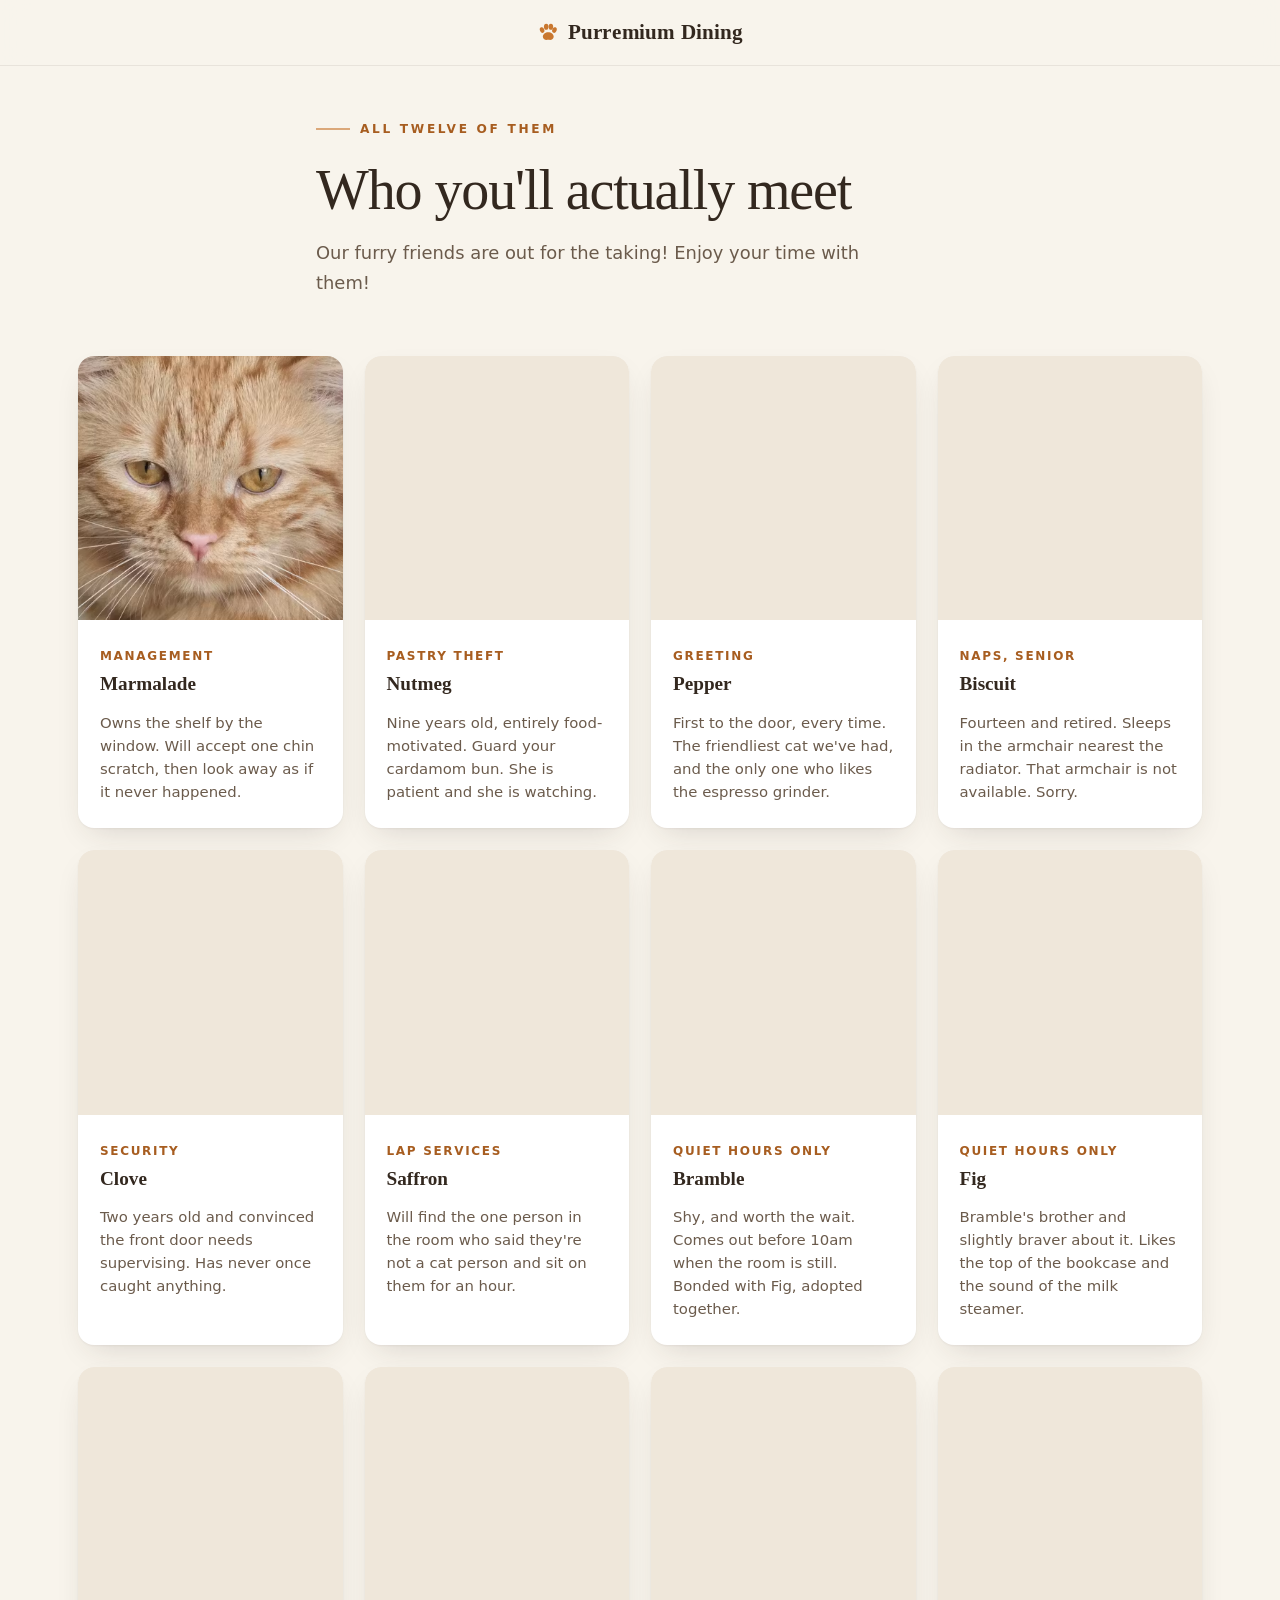
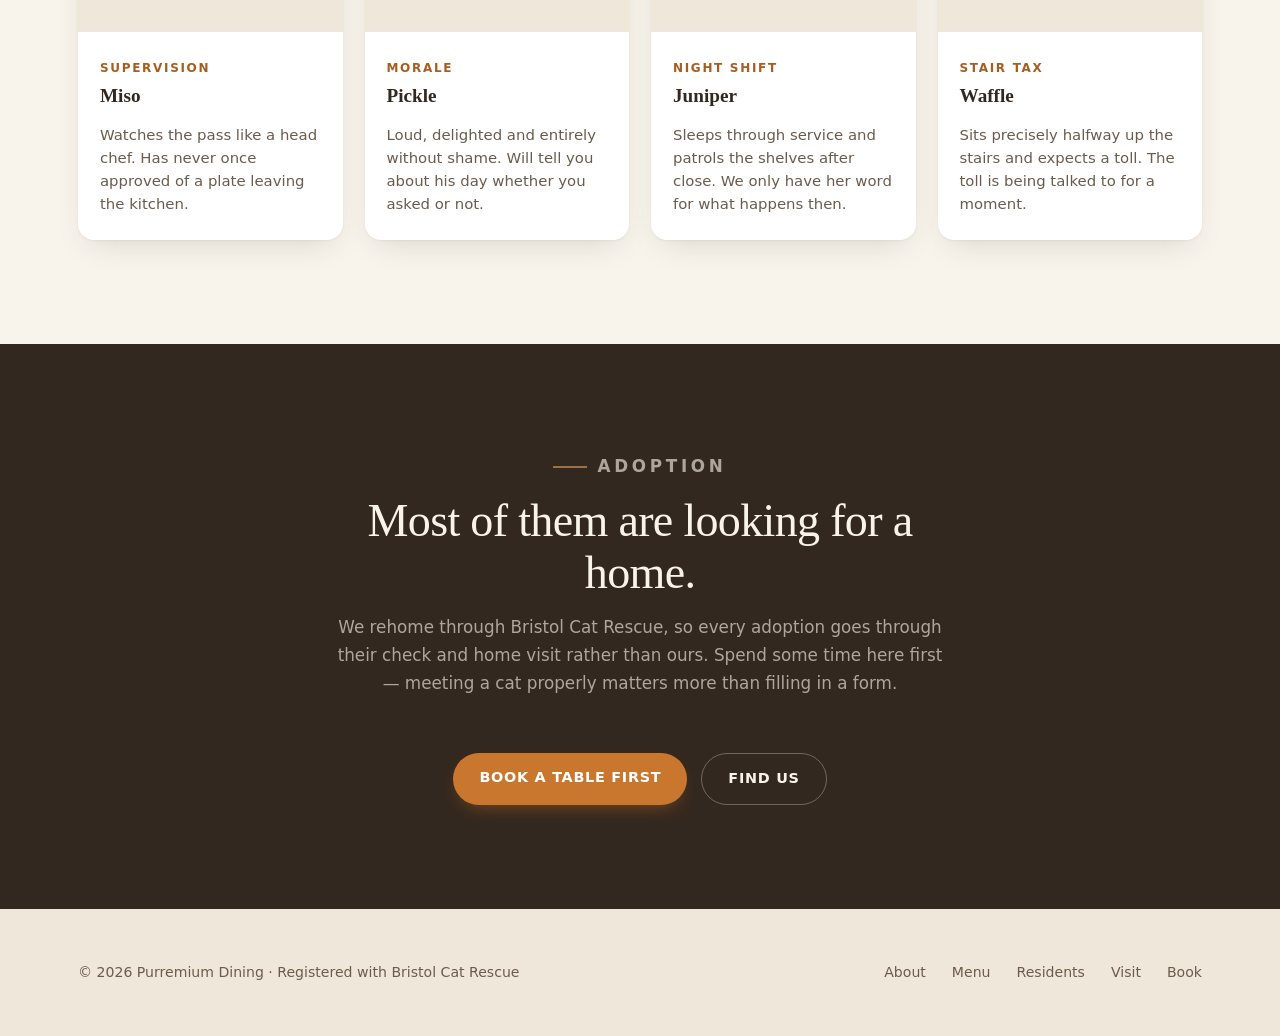
==== residents.html @ fe419567 "Add Purremium Dining cat cafe static site Six-page static site built around the supplied cat photo. " ====
<!DOCTYPE html>
<html lang="en">
<head>
<meta charset="utf-8">
<meta name="viewport" content="width=device-width, initial-scale=1">
<title>Residents — Purremium Dining</title>
<meta name="description" content="Meet the twelve rescue cats who run Purremium Dining. Most of them are looking for a home.">
<link rel="stylesheet" href="styles.css">
</head>
<body>

<header class="nav" id="nav">
  <div class="nav-inner">
    <a class="brand" href="index.html"><span class="paw" aria-hidden="true"><svg viewBox="0 0 32 32" focusable="false"><ellipse cx="7.4" cy="13.2" rx="3.2" ry="4.2" transform="rotate(-20 7.4 13.2)"/><ellipse cx="13.4" cy="8.4" rx="3.3" ry="4.5"/><ellipse cx="20.2" cy="8.4" rx="3.3" ry="4.5"/><ellipse cx="25.4" cy="13.2" rx="3.2" ry="4.2" transform="rotate(20 25.4 13.2)"/><path d="M16.4 16.2c4.3 0 7.9 2.9 7.9 6.4 0 3.1-2.5 5.1-5.3 5.1-1 0-1.8-.3-2.6-.3s-1.6.3-2.6.3c-2.8 0-5.3-2-5.3-5.1 0-3.5 3.6-6.4 7.9-6.4z"/></svg></span><span class="brand-text">Purremium Dining</span></a>
  </div>
</header>

<main>

  <section class="page-head">
    <div class="wrap inner">
      <p class="eyebrow">All twelve of them</p>
      <h1>Who you'll actually meet</h1>
      <p class="lede">Our furry friends are out for the taking! Enjoy your time with them!</p>
    </div>
  </section>

  <section>
    <div class="wrap">
      <div class="cats-grid">

        <article class="cat reveal">
          <div class="cat-photo house" style="--img:url('ZyCdgK8jQArTz7iW_catperches.avif')" role="img" aria-label="Marmalade, a ginger cat on his shelf"></div>
          <div class="cat-body">
            <span class="cat-role">Management</span>
            <h3>Marmalade</h3>
            <p>Owns the shelf by the window. Will accept one chin scratch, then look away as if it never happened.</p>
          </div>
        </article>

        <article class="cat reveal">
          <div class="cat-photo" style="--img:url('https://images.unsplash.com/photo-1511044568932-338cba0ad803?w=600&amp;h=600&amp;fit=crop&amp;q=75')" role="img" aria-label="Nutmeg, a fluffy ginger cat"></div>
          <div class="cat-body">
            <span class="cat-role">Pastry theft</span>
            <h3>Nutmeg</h3>
            <p>Nine years old, entirely food-motivated. Guard your cardamom bun. She is patient and she is watching.</p>
          </div>
        </article>

        <article class="cat reveal">
          <div class="cat-photo" style="--img:url('https://images.unsplash.com/photo-1548247416-ec66f4900b2e?w=600&amp;h=600&amp;fit=crop&amp;q=75')" role="img" aria-label="Pepper, a grey cat with folded ears"></div>
          <div class="cat-body">
            <span class="cat-role">Greeting</span>
            <h3>Pepper</h3>
            <p>First to the door, every time. The friendliest cat we've had, and the only one who likes the espresso grinder.</p>
          </div>
        </article>

        <article class="cat reveal">
          <div class="cat-photo" style="--img:url('https://images.unsplash.com/photo-1561948955-570b270e7c36?w=600&amp;h=600&amp;fit=crop&amp;q=75')" role="img" aria-label="Biscuit, a pale cream cat"></div>
          <div class="cat-body">
            <span class="cat-role">Naps, senior</span>
            <h3>Biscuit</h3>
            <p>Fourteen and retired. Sleeps in the armchair nearest the radiator. That armchair is not available. Sorry.</p>
          </div>
        </article>

        <article class="cat reveal">
          <div class="cat-photo" style="--img:url('https://images.unsplash.com/photo-1615789591457-74a63395c990?w=600&amp;h=600&amp;fit=crop&amp;q=75')" role="img" aria-label="Clove, a small young tabby"></div>
          <div class="cat-body">
            <span class="cat-role">Security</span>
            <h3>Clove</h3>
            <p>Two years old and convinced the front door needs supervising. Has never once caught anything.</p>
          </div>
        </article>

        <article class="cat reveal">
          <div class="cat-photo" style="--img:url('https://images.unsplash.com/photo-1573865526739-10659fec78a5?w=600&amp;h=600&amp;fit=crop&amp;q=75')" role="img" aria-label="Saffron, a long-haired ginger cat"></div>
          <div class="cat-body">
            <span class="cat-role">Lap services</span>
            <h3>Saffron</h3>
            <p>Will find the one person in the room who said they're not a cat person and sit on them for an hour.</p>
          </div>
        </article>

        <article class="cat reveal">
          <div class="cat-photo" style="--img:url('https://images.unsplash.com/photo-1518791841217-8f162f1e1131?w=600&amp;h=600&amp;fit=crop&amp;q=75')" role="img" aria-label="Bramble, a dark tabby"></div>
          <div class="cat-body">
            <span class="cat-role">Quiet hours only</span>
            <h3>Bramble</h3>
            <p>Shy, and worth the wait. Comes out before 10am when the room is still. Bonded with Fig, adopted together.</p>
          </div>
        </article>

        <article class="cat reveal">
          <div class="cat-photo" style="--img:url('https://images.unsplash.com/photo-1514888286974-6c03e2ca1dba?w=600&amp;h=600&amp;fit=crop&amp;q=75')" role="img" aria-label="Fig, a black and white cat"></div>
          <div class="cat-body">
            <span class="cat-role">Quiet hours only</span>
            <h3>Fig</h3>
            <p>Bramble's brother and slightly braver about it. Likes the top of the bookcase and the sound of the milk steamer.</p>
          </div>
        </article>

        <article class="cat reveal">
          <div class="cat-photo" style="--img:url('https://images.unsplash.com/photo-1472491235688-bdc81a63246e?w=600&amp;h=600&amp;fit=crop&amp;q=75')" role="img" aria-label="Miso, a pale cat with blue eyes"></div>
          <div class="cat-body">
            <span class="cat-role">Supervision</span>
            <h3>Miso</h3>
            <p>Watches the pass like a head chef. Has never once approved of a plate leaving the kitchen.</p>
          </div>
        </article>

        <article class="cat reveal">
          <div class="cat-photo" style="--img:url('https://images.unsplash.com/photo-1543852786-1cf6624b9987?w=600&amp;h=600&amp;fit=crop&amp;q=75')" role="img" aria-label="Pickle, a cheerful tabby and white cat"></div>
          <div class="cat-body">
            <span class="cat-role">Morale</span>
            <h3>Pickle</h3>
            <p>Loud, delighted and entirely without shame. Will tell you about his day whether you asked or not.</p>
          </div>
        </article>

        <article class="cat reveal">
          <div class="cat-photo" style="--img:url('https://images.unsplash.com/photo-1478098711619-5ab0b478d6e6?w=600&amp;h=600&amp;fit=crop&amp;q=75')" role="img" aria-label="Juniper, a tabby with pale eyes"></div>
          <div class="cat-body">
            <span class="cat-role">Night shift</span>
            <h3>Juniper</h3>
            <p>Sleeps through service and patrols the shelves after close. We only have her word for what happens then.</p>
          </div>
        </article>

        <article class="cat reveal">
          <div class="cat-photo" style="--img:url('https://images.unsplash.com/photo-1495360010541-f48722b34f7d?w=600&amp;h=600&amp;fit=crop&amp;q=75')" role="img" aria-label="Waffle, a tabby sitting on the stairs"></div>
          <div class="cat-body">
            <span class="cat-role">Stair tax</span>
            <h3>Waffle</h3>
            <p>Sits precisely halfway up the stairs and expects a toll. The toll is being talked to for a moment.</p>
          </div>
        </article>

      </div>
    </div>
  </section>

  <section class="visit">
    <div class="wrap">
      <div class="section-head center reveal">
        <p class="eyebrow">Adoption</p>
        <h2>Most of them are looking for a home.</h2>
        <p>
          We rehome through Bristol Cat Rescue, so every adoption goes through
          their check and home visit rather than ours. Spend some time here
          first — meeting a cat properly matters more than filling in a form.
        </p>
      </div>
      <div class="visit-cta center reveal">
        <a class="btn" href="book.html">Book a table first</a>
        <a class="btn ghost" href="visit.html">Find us</a>
      </div>
    </div>
  </section>

</main>

<footer>
  <div class="wrap foot">
    <small>© 2026 Purremium Dining · Registered with Bristol Cat Rescue</small>
    <nav>
      <a href="about.html">About</a>
      <a href="menu.html">Menu</a>
      <a href="residents.html">Residents</a>
      <a href="visit.html">Visit</a>
      <a href="book.html">Book</a>
    </nav>
  </div>
</footer>

<script src="site.js"></script>
</body>
</html>
---- styles.css ----
/* ============================================================
   Purremium Dining — shared stylesheet
   ============================================================ */

:root{
  --cream:#f8f4ec;
  --cream-deep:#efe7da;
  --ink:#33281f;
  --ink-soft:#6b5b4c;
  --ginger:#c9772f;
  --ginger-deep:#a75d20;
  --sage:#c3cabb;
  --sage-deep:#8b9482;
  --shadow:0 1px 2px rgba(51,40,31,.05), 0 12px 32px -12px rgba(51,40,31,.18);
  --shadow-lift:0 1px 2px rgba(51,40,31,.05), 0 22px 44px -18px rgba(51,40,31,.3);
  --serif:"Iowan Old Style","Palatino Linotype",Palatino,"Book Antiqua",Georgia,serif;
  --sans:"Segoe UI",-apple-system,BlinkMacSystemFont,Inter,system-ui,sans-serif;
  --wrap:1180px;
}

*,*::before,*::after{box-sizing:border-box}
html{scroll-behavior:smooth}
body{
  margin:0;
  background:var(--cream);
  color:var(--ink);
  font-family:var(--sans);
  font-size:17px;
  line-height:1.65;
  -webkit-font-smoothing:antialiased;
  display:flex;flex-direction:column;min-height:100vh;
}
main{flex:1}
img{max-width:100%;display:block}
a{color:inherit}

.wrap{width:100%;max-width:var(--wrap);margin-inline:auto;padding-inline:28px}

/* ---------- nav ---------- */
.nav{
  position:sticky;top:0;z-index:50;
  background:rgba(248,244,236,.88);
  -webkit-backdrop-filter:blur(14px);backdrop-filter:blur(14px);
  border-bottom:1px solid rgba(51,40,31,.08);
  transition:box-shadow .35s ease;
}
.nav.stuck{box-shadow:0 10px 30px -22px rgba(51,40,31,.55)}
/* Nav links now live around the cat on the front page, so the header
   holds nothing but the centred name. */
.nav-inner{
  display:flex;align-items:center;justify-content:center;
  max-width:var(--wrap);margin-inline:auto;
  padding:15px 28px;
}
.brand{
  font-family:var(--serif);
  font-size:1.32rem;font-weight:600;letter-spacing:.01em;
  text-decoration:none;display:flex;align-items:center;gap:.55rem;
}
.brand .paw{
  display:inline-flex;
  width:22px;height:22px;
  flex:none;
  color:var(--ginger);
  transform-origin:50% 62%;
  will-change:transform;
}
.brand .paw svg{width:100%;height:100%;display:block;fill:currentColor}

/* Each letter is its own span (built in site.js) so the wave can be
   staggered left to right via --i. */
.brand-text{display:inline-flex}
.brand-text span{display:inline-block;will-change:transform}

@keyframes brandWave{
  0%   {transform:translateY(0) rotate(0deg);      color:var(--ink)}
  30%  {transform:translateY(-9px) rotate(-7deg);  color:var(--ginger)}
  55%  {transform:translateY(3px) rotate(4deg)}
  75%  {transform:translateY(-2px) rotate(-2deg)}
  100% {transform:translateY(0) rotate(0deg);      color:var(--ink)}
}
@keyframes pawWiggle{
  0%   {transform:scale(1) rotate(0deg)}
  20%  {transform:scale(1.45) rotate(-18deg)}
  40%  {transform:scale(1.45) rotate(16deg)}
  60%  {transform:scale(1.38) rotate(-12deg)}
  80%  {transform:scale(1.2) rotate(7deg)}
  100% {transform:scale(1) rotate(0deg)}
}

/* .wave is added on mouseenter and removed when the last letter
   finishes, so the cycle plays once and can be replayed by
   hovering away and back. */
.brand.wave .paw{
  animation:pawWiggle .8s cubic-bezier(.34,1.4,.64,1) both;
}
.brand.wave .brand-text span{
  animation:brandWave var(--wave-dur, .5s) ease both;
  animation-delay:calc(var(--i) * var(--stagger, 40ms));
}
/* ---------- buttons ---------- */
.btn{
  display:inline-block;text-decoration:none;
  background:var(--ginger);color:#fff;
  padding:13px 26px;border-radius:999px;
  font-family:inherit;
  font-size:.9rem;letter-spacing:.05em;text-transform:uppercase;font-weight:600;
  border:none;cursor:pointer;
  box-shadow:0 8px 20px -10px rgba(167,93,32,.9);
  transition:background .25s ease, transform .25s ease, box-shadow .25s ease;
}
.btn:hover{background:var(--ginger-deep);transform:translateY(-2px);box-shadow:0 14px 26px -12px rgba(167,93,32,.95)}
.btn.ghost{
  background:transparent;color:var(--ink);
  border:1.5px solid rgba(51,40,31,.22);box-shadow:none;
}
.btn.ghost:hover{background:rgba(51,40,31,.05);border-color:rgba(51,40,31,.4)}

/* ---------- home hero (index only) ---------- */
.hero-wrap{position:relative}
.hero{
  position:relative;
  padding:0;
  aspect-ratio:1920/800;
  min-height:300px;
  overflow:hidden;
  background:var(--sage);
}
.hero-img{
  width:100%;height:100%;
  object-fit:cover;
  object-position:center;
}

/* ---------- pill navigation, ringing the cat ----------
   A regular pentagon (point down) on an ellipse centred on the cat at
   53% / 50%, radii 38% / 40% — every pill sits the same distance from
   the centre and the same angle apart. Percentages map onto the photo
   because the hero keeps its 1920x800 ratio. */
.pill-about    {--x:30.7%; --y:17.6%}
.pill-menu     {--x:75.3%; --y:17.6%}
.pill-residents{--x:89.1%; --y:62.4%}
.pill-visit    {--x:16.9%; --y:62.4%}
.pill-book     {--x:53%;   --y:90%}   /* over the cat's legs, by design */

.hero-nav{position:absolute;inset:0;z-index:4;pointer-events:none}
.pill{
  position:absolute;
  left:var(--x);top:var(--y);
  transform:translate(-50%,-50%);
  pointer-events:auto;
  display:inline-block;white-space:nowrap;
  padding:18px 39px;
  border-radius:999px;
  /* medium -> light brown; both ends clear AA contrast against white */
  background:linear-gradient(155deg,#96694a 0%,#8b6242 100%);
  color:#fff;text-decoration:none;
  font-size:1.26rem;font-weight:600;
  letter-spacing:.1em;text-transform:uppercase;
  border:1px solid rgba(255,255,255,.2);
  text-shadow:0 1px 2px rgba(46,29,16,.4);
  box-shadow:
    0 6px 18px -6px rgba(46,29,16,.55),
    0 1px 2px rgba(46,29,16,.2);
  transition:
    transform .3s cubic-bezier(.34,1.45,.64,1),
    box-shadow .3s ease,
    background .3s ease;
}
.pill:hover,
.pill:focus-visible{
  transform:translate(-50%,-50%) scale(1.13);
  background:linear-gradient(155deg,#a8794f 0%,#96694a 100%);
  box-shadow:
    0 0 0 7px rgba(150,105,74,.20),
    0 0 30px 8px rgba(150,105,74,.45),
    0 16px 32px -10px rgba(46,29,16,.6);
}
.pill:focus-visible{outline:2px solid #fff;outline-offset:3px}
.pill:active{transform:translate(-50%,-50%) scale(1.05)}

/* ---------- googly eyes ----------
   Sockets are positioned + sized in px by site.js from the measured
   circles in the source photo (r=39.5px at 1920x800), so they stay
   locked to the artwork at any viewport size. Pupils are 60% of the
   socket, so max travel is 20% of socket size — they can never
   escape the white. */
.googly{position:absolute;inset:0;pointer-events:none}
.socket{position:absolute;border-radius:50%}
.pupil{
  position:absolute;
  left:20%;top:20%;width:60%;height:60%;
  border-radius:50%;
  background:radial-gradient(circle at 34% 28%, #4b4b4b 0%, #1b1b1b 38%, #060606 100%);
  box-shadow:
    inset 0 -2px 5px rgba(255,255,255,.10),
    0 2px 6px rgba(0,0,0,.45);
  will-change:transform;
}
/* specular highlight — sells the plastic googly-eye look */
.pupil::after{
  content:"";position:absolute;
  left:22%;top:16%;width:26%;height:26%;
  border-radius:50%;
  background:rgba(255,255,255,.72);
  filter:blur(.5px);
}

/* ---------- laser pointer cursor ---------- */
/* .laser is a zero-size point moved by JS; the inner <i> is the visual,
   so CSS hover states can scale it without fighting the JS transform. */
.laser{
  display:none;
  position:fixed;left:0;top:0;
  width:0;height:0;
  z-index:9999;
  pointer-events:none;
  will-change:transform;
  transition:opacity .25s ease;
}
.laser > i{
  position:absolute;left:0;top:0;
  display:block;border-radius:50%;
  transform:translate(-50%,-50%);
  transition:transform .18s ease, opacity .3s ease;
}
.laser-halo > i{
  width:52px;height:52px;
  background:radial-gradient(circle,
    rgba(255,45,25,.34) 0%,
    rgba(255,35,15,.16) 42%,
    rgba(255,30,10,.05) 66%,
    transparent 74%);
  filter:blur(3px);
}
.laser-core > i{
  width:11px;height:11px;
  background:radial-gradient(circle,
    #ffffff 0%,
    #ffd9d2 22%,
    #ff4a34 46%,
    #e2110a 72%,
    rgba(214,10,5,0) 100%);
  box-shadow:
    0 0 5px 1.5px rgba(255,45,25,.95),
    0 0 14px 4px rgba(255,30,12,.6),
    0 0 34px 10px rgba(255,20,8,.28);
}
/* dot swells when it's over something clickable */
.laser-halo.hot > i{transform:translate(-50%,-50%) scale(1.5);opacity:.85}
.laser-core.hot > i{transform:translate(-50%,-50%) scale(1.35)}

@media (hover:hover) and (pointer:fine){
  html.laser-on,
  html.laser-on body,
  html.laser-on a,
  html.laser-on button,
  html.laser-on select,
  html.laser-on label,
  html.laser-on .btn{cursor:none}
  /* text fields keep a real caret — you still need to aim inside them */
  html.laser-on input[type="text"],
  html.laser-on input[type="email"],
  html.laser-on input[type="date"],
  html.laser-on textarea{cursor:text}
  html.laser-on .laser{display:block}
}

/* ---------- shared type ---------- */
.eyebrow{
  display:inline-flex;align-items:center;gap:10px;
  font-size:.76rem;letter-spacing:.22em;text-transform:uppercase;
  color:var(--ginger-deep);font-weight:600;margin:0 0 22px;
}
.eyebrow::before{content:"";width:34px;height:1.5px;background:var(--ginger);opacity:.6}

section{padding-block:104px}
.section-head{max-width:38rem;margin-bottom:56px}
.section-head.center{margin-inline:auto;text-align:center}
h2{
  font-family:var(--serif);font-weight:500;
  font-size:clamp(2rem,3.6vw,2.9rem);line-height:1.12;letter-spacing:-.015em;
  margin:14px 0 16px;
}
.section-head p{color:var(--ink-soft);margin:0;font-size:1.05rem}

/* ---------- sub-page header ---------- */
.page-head{padding-block:44px 0}
.page-head .inner{max-width:44rem}
.page-head h1{
  font-family:var(--serif);font-weight:500;
  font-size:clamp(2.3rem,4.8vw,3.5rem);
  line-height:1.06;letter-spacing:-.02em;
  margin:0 0 18px;
}
.page-head h1 em{font-style:italic;color:var(--ginger-deep)}
.page-head .lede{font-size:1.12rem;color:var(--ink-soft);max-width:34rem;margin:0}
.page-head + section{padding-top:58px}
/* A dark section straight after the intro needs a gap above it — its
   background edge would otherwise butt right up against the lede. */
.page-head + .visit{margin-top:44px}

/* ---------- about ---------- */
.about-grid{display:grid;grid-template-columns:1.05fr .95fr;gap:72px;align-items:center}
.about-copy p{color:var(--ink-soft);margin:0 0 18px}
.about-copy p:first-of-type{
  font-family:var(--serif);font-size:1.3rem;line-height:1.5;color:var(--ink);
}
.about-copy h2:first-child{margin-top:0}
.rules{list-style:none;margin:30px 0 0;padding:0;display:grid;gap:12px}
.rules li{position:relative;padding-left:30px;color:var(--ink-soft)}
.rules li::before{
  content:"";position:absolute;left:6px;top:.62em;
  width:8px;height:8px;border-radius:50%;
  background:var(--ginger);opacity:.45;
}
.polaroid{
  background:#fff;padding:16px 16px 62px;border-radius:6px;
  box-shadow:var(--shadow);transform:rotate(-2.2deg);
  position:relative;margin:0;
}
/* Source photo is 1920x800, so this crop is horizontal only —
   54% centres the frame on the cat rather than the empty wall. */
.polaroid img{
  width:100%;height:auto;
  border-radius:3px;
  aspect-ratio:4/3.4;
  object-fit:cover;
  object-position:54% center;
}
.polaroid figcaption{
  position:absolute;left:0;right:0;bottom:20px;text-align:center;
  font-family:var(--serif);font-style:italic;color:var(--ink-soft);font-size:1rem;
}

/* ---------- menu ---------- */
.menu-grid{display:grid;grid-template-columns:repeat(3,1fr);gap:26px}
.card{
  background:#fff;border-radius:16px;padding:30px 28px 32px;
  box-shadow:var(--shadow);
  transition:transform .3s ease, box-shadow .3s ease;
}
.card:hover{transform:translateY(-5px);box-shadow:var(--shadow-lift)}
.card h3{
  font-family:var(--serif);font-weight:600;font-size:1.25rem;
  margin:0 0 20px;padding-bottom:14px;
  border-bottom:1px solid rgba(51,40,31,.1);
  text-align:center;
}
.item{display:flex;justify-content:space-between;gap:16px;align-items:baseline;padding-block:9px}
.item + .item{border-top:1px dotted rgba(51,40,31,.14)}
.item .name{font-weight:500}
.item .name small{display:block;font-weight:400;font-size:.83rem;color:var(--ink-soft);letter-spacing:0}
.item .price{font-family:var(--serif);color:var(--ginger-deep);font-size:1.02rem;white-space:nowrap}
.menu-foot{
  margin-top:42px;text-align:center;color:var(--ink-soft);font-size:.95rem;
}

/* ---------- residents ---------- */
.cats-grid{display:grid;grid-template-columns:repeat(4,1fr);gap:22px}
.cat{
  background:#fff;border-radius:16px;overflow:hidden;
  box-shadow:var(--shadow);
  transition:transform .3s ease, box-shadow .3s ease;
}
.cat:hover{transform:translateY(-5px);box-shadow:var(--shadow-lift)}
/* Each card supplies its own photo via --img. */
.cat-photo{
  aspect-ratio:1/1;
  background-image:var(--img);
  background-size:cover;
  background-position:center;
  background-repeat:no-repeat;
  background-color:var(--cream-deep);
}
/* Marmalade is our own wide shot, zoomed in on him rather than cropped
   to the middle of the room. */
.cat-photo.house{
  background-size:520% auto;
  background-position:52% 30%;
}
.cat-body{padding:20px 22px 24px}
.cat-body h3{font-family:var(--serif);font-size:1.2rem;font-weight:600;margin:0 0 2px}
.cat-role{font-size:.75rem;letter-spacing:.14em;text-transform:uppercase;color:var(--ginger-deep);font-weight:600}
.cat-body p{margin:12px 0 0;font-size:.93rem;color:var(--ink-soft);line-height:1.55}

/* ---------- visit (dark block) ---------- */
.visit{background:var(--ink);color:var(--cream)}
.visit h2,.visit h3{color:var(--cream)}
.visit .section-head p{color:rgba(248,244,236,.62)}
.visit .eyebrow{color:#e2a262}
.visit .eyebrow::before{background:#e2a262}
.visit-grid{display:grid;grid-template-columns:1fr 1fr;gap:64px;align-items:start}
.hours{list-style:none;margin:0;padding:0}
.hours li{
  display:flex;justify-content:space-between;gap:20px;
  padding:15px 0;border-bottom:1px solid rgba(248,244,236,.13);
}
.hours li:first-child{border-top:1px solid rgba(248,244,236,.13)}
.hours .day{color:rgba(248,244,236,.78)}
.hours .time{font-family:var(--serif);font-size:1.05rem}
.hours .time.closed{color:rgba(248,244,236,.4);font-style:italic}
.visit-info p{color:rgba(248,244,236,.72);margin:0 0 26px}
.addr{
  font-family:var(--serif);font-size:1.45rem;line-height:1.45;color:var(--cream);margin:0 0 8px;
}
.fine{font-size:.88rem;color:rgba(248,244,236,.45)}
.visit .btn.ghost{color:var(--cream);border-color:rgba(248,244,236,.3)}
.visit .btn.ghost:hover{background:rgba(248,244,236,.08);border-color:rgba(248,244,236,.6)}
.visit-cta{display:flex;flex-wrap:wrap;gap:14px;margin-top:34px}
/* Pairs with .section-head.center when a section has no column beside it. */
.visit-cta.center{justify-content:center;margin-top:0}

/* ---------- booking form ---------- */
.book-grid{display:grid;grid-template-columns:1.15fr .85fr;gap:56px;align-items:start}
.form{
  background:#fff;border-radius:18px;padding:34px 32px;
  box-shadow:var(--shadow);
}
.field{margin-bottom:20px}
.field label{
  display:block;font-size:.76rem;letter-spacing:.13em;text-transform:uppercase;
  color:var(--ink-soft);font-weight:600;margin-bottom:8px;
}
.field input,.field select,.field textarea{
  width:100%;font:inherit;font-size:1rem;color:var(--ink);
  background:var(--cream);
  border:1.5px solid rgba(51,40,31,.14);border-radius:10px;
  padding:12px 14px;
  transition:border-color .2s ease, box-shadow .2s ease, background .2s ease;
}
.field textarea{resize:vertical;min-height:96px}
.field input:focus,.field select:focus,.field textarea:focus{
  outline:none;background:#fff;
  border-color:var(--ginger);
  box-shadow:0 0 0 3px rgba(201,119,47,.15);
}
.field-row{display:grid;grid-template-columns:1fr 1fr;gap:18px}
.form .btn{width:100%;margin-top:8px;padding-block:15px}
.form-note{margin:16px 0 0;font-size:.84rem;color:var(--ink-soft);text-align:center}
.confirm{
  display:none;
  background:#fff;border-radius:18px;padding:40px 34px;text-align:center;
  box-shadow:var(--shadow);border:1.5px solid rgba(201,119,47,.35);
}
.confirm.show{display:block}
.confirm .tick{width:46px;height:46px;margin:0 auto 16px;color:var(--ginger)}
.confirm .tick svg{width:100%;height:100%;display:block;fill:currentColor}
.confirm h3{font-family:var(--serif);font-size:1.5rem;font-weight:600;margin:0 0 12px}
.confirm p{color:var(--ink-soft);margin:0 0 8px}
.aside-card{
  background:var(--cream-deep);border-radius:16px;padding:28px 26px;margin-bottom:20px;
}
.aside-card h3{
  font-family:var(--serif);font-size:1.15rem;font-weight:600;margin:0 0 14px;
}
.aside-card ul{list-style:none;margin:0;padding:0;display:grid;gap:11px}
.aside-card li{position:relative;padding-left:26px;font-size:.95rem;color:var(--ink-soft)}
.aside-card li::before{
  content:"";position:absolute;left:4px;top:.6em;
  width:7px;height:7px;border-radius:50%;background:var(--ginger);opacity:.5;
}

/* ---------- footer ---------- */
footer{background:var(--cream-deep);padding-block:52px}
.foot{display:flex;flex-wrap:wrap;gap:24px;justify-content:space-between;align-items:center}
.foot small{color:var(--ink-soft);font-size:.88rem}
.foot nav{display:flex;flex-wrap:wrap;gap:26px}
.foot nav a{font-size:.88rem;color:var(--ink-soft);text-decoration:none}
.foot nav a:hover{color:var(--ginger-deep)}

/* ---------- reveal ---------- */
.reveal{opacity:0;transform:translateY(22px);transition:opacity .7s ease,transform .7s ease}
.reveal.in{opacity:1;transform:none}

/* ---------- responsive ---------- */
@media (max-width:960px){
  .about-grid,.visit-grid,.book-grid{grid-template-columns:1fr;gap:44px}
  .menu-grid{grid-template-columns:1fr 1fr}
  .cats-grid{grid-template-columns:1fr 1fr}
  .polaroid{transform:none;max-width:460px}
}
/* Keep the outer pills from reaching the frame edge on smaller desktops:
   shrink them a little and pull the two widest points inwards. */
@media (max-width:1020px){
  .pill{padding:14px 26px;font-size:1.05rem;letter-spacing:.07em}
  .pill-residents{--x:85%}
  .pill-visit{--x:21%}
}

/* Below this the hero starts cropping, so the --x/--y ring would drift
   off the cat. Drop the pills into a normal wrapped row underneath. */
@media (max-width:760px){
  .hero-nav{
    position:static;
    display:flex;flex-wrap:wrap;justify-content:center;gap:10px;
    padding:24px 20px 4px;
  }
  .pill{
    position:static;
    transform:none;
    padding:16px 30px;font-size:1.1rem;letter-spacing:.08em;
  }
  .pill:hover,.pill:focus-visible{transform:scale(1.08)}
  .pill:active{transform:scale(1.02)}
}

@media (max-width:680px){
  body{font-size:16px}
  section{padding-block:76px}
  .page-head{padding-block:30px 0}
  .page-head + section{padding-top:44px}
  .nav-links a:not(.btn){display:none}
  .nav-links{gap:16px}
  .menu-grid{grid-template-columns:1fr}
  .field-row{grid-template-columns:1fr;gap:0}
  .form{padding:26px 22px}
}
@media (prefers-reduced-motion:reduce){
  html{scroll-behavior:auto}
  .reveal{opacity:1;transform:none;transition:none}
  *{transition-duration:.01ms !important}
}
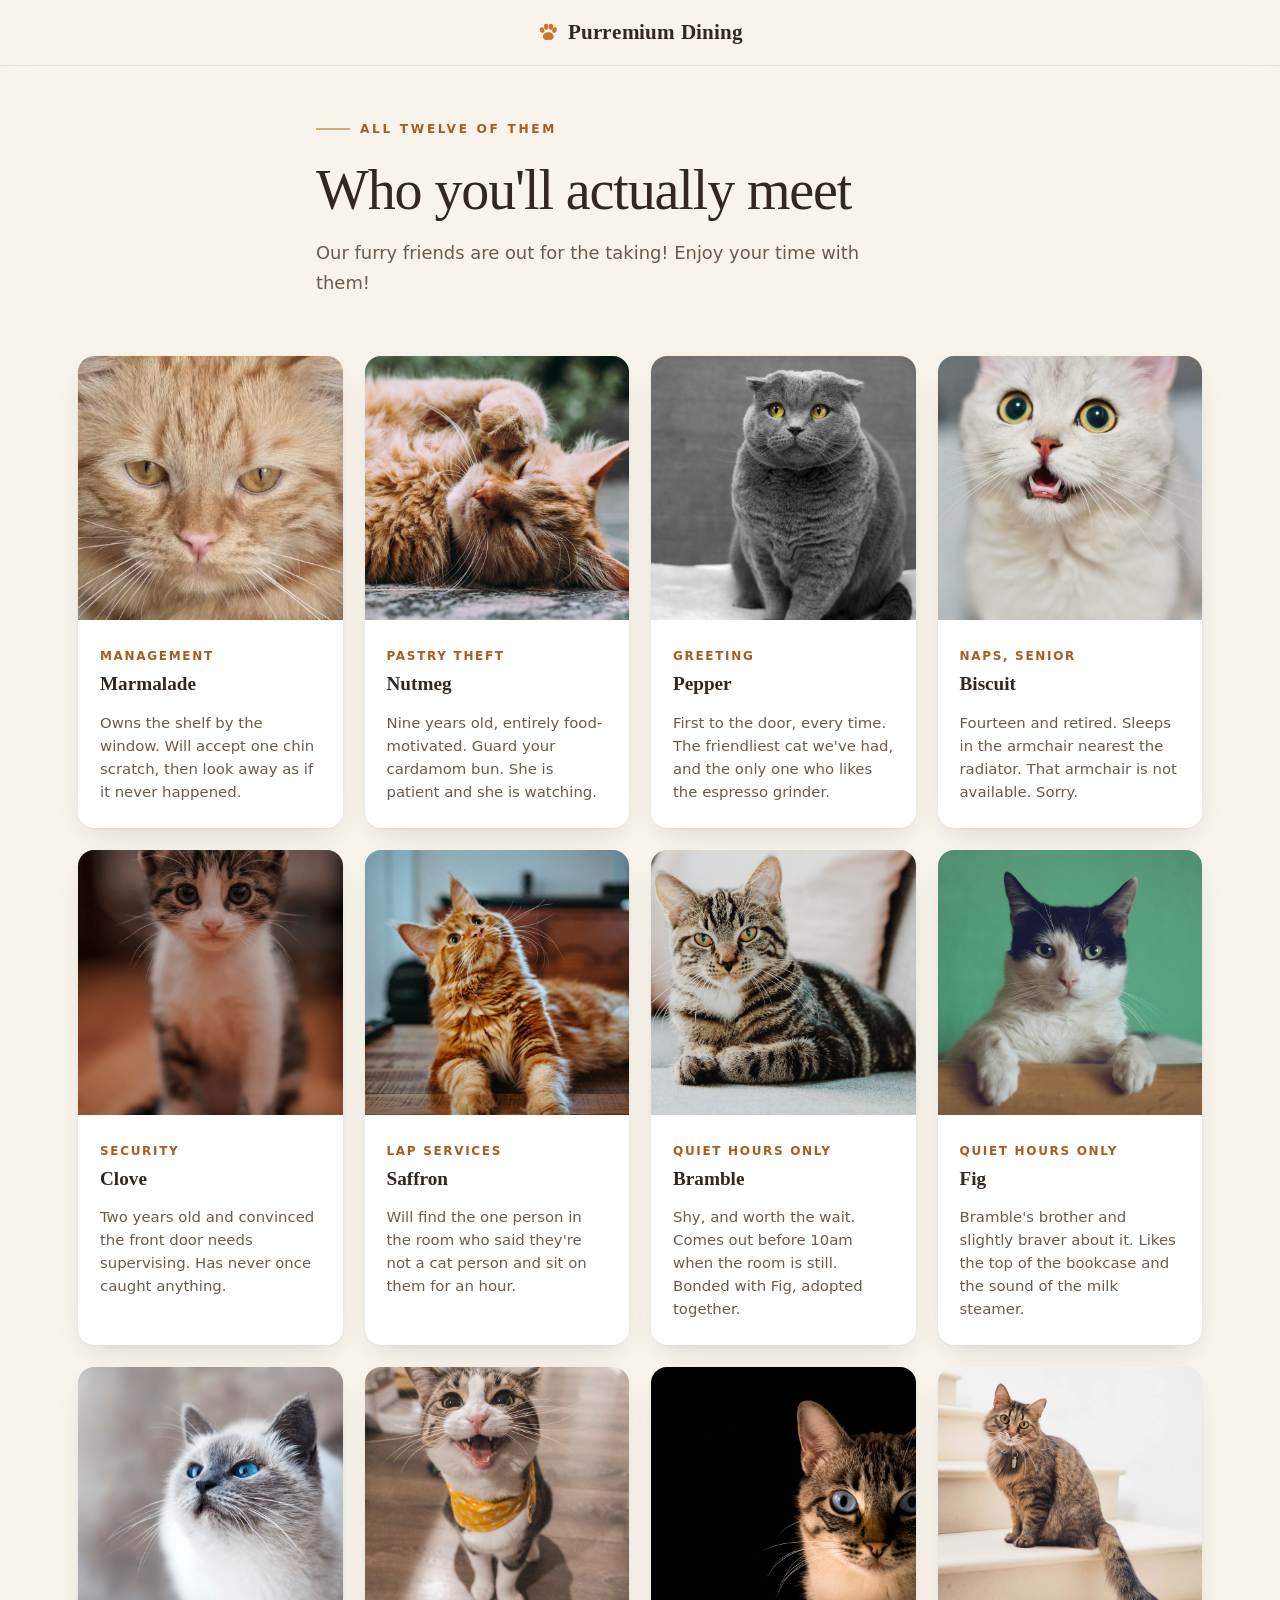
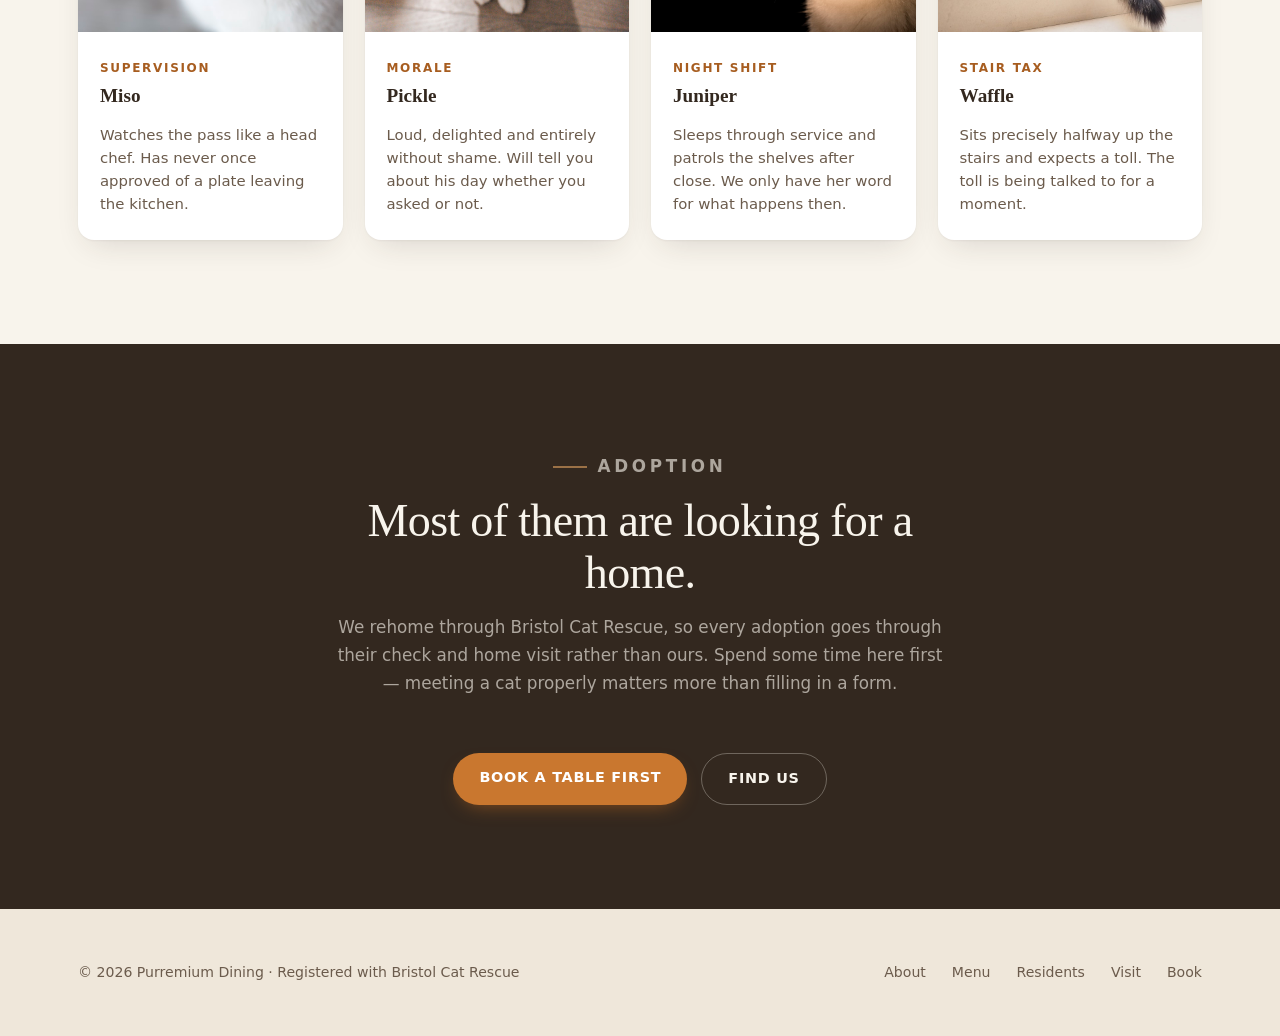
==== commit 4ce08292: "Host resident photos in the repo instead of hotlinking Unsplash The eleven stock cat photos were ref" ====
--- a/residents.html
+++ b/residents.html
@@ -39,7 +39,7 @@
         </article>
 
         <article class="cat reveal">
-          <div class="cat-photo" style="--img:url('https://images.unsplash.com/photo-1511044568932-338cba0ad803?w=600&amp;h=600&amp;fit=crop&amp;q=75')" role="img" aria-label="Nutmeg, a fluffy ginger cat"></div>
+          <div class="cat-photo" style="--img:url('images/nutmeg.jpg')" role="img" aria-label="Nutmeg, a fluffy ginger cat"></div>
           <div class="cat-body">
             <span class="cat-role">Pastry theft</span>
             <h3>Nutmeg</h3>
@@ -48,7 +48,7 @@
         </article>
 
         <article class="cat reveal">
-          <div class="cat-photo" style="--img:url('https://images.unsplash.com/photo-1548247416-ec66f4900b2e?w=600&amp;h=600&amp;fit=crop&amp;q=75')" role="img" aria-label="Pepper, a grey cat with folded ears"></div>
+          <div class="cat-photo" style="--img:url('images/pepper.jpg')" role="img" aria-label="Pepper, a grey cat with folded ears"></div>
           <div class="cat-body">
             <span class="cat-role">Greeting</span>
             <h3>Pepper</h3>
@@ -57,7 +57,7 @@
         </article>
 
         <article class="cat reveal">
-          <div class="cat-photo" style="--img:url('https://images.unsplash.com/photo-1561948955-570b270e7c36?w=600&amp;h=600&amp;fit=crop&amp;q=75')" role="img" aria-label="Biscuit, a pale cream cat"></div>
+          <div class="cat-photo" style="--img:url('images/biscuit.jpg')" role="img" aria-label="Biscuit, a pale cream cat"></div>
           <div class="cat-body">
             <span class="cat-role">Naps, senior</span>
             <h3>Biscuit</h3>
@@ -66,7 +66,7 @@
         </article>
 
         <article class="cat reveal">
-          <div class="cat-photo" style="--img:url('https://images.unsplash.com/photo-1615789591457-74a63395c990?w=600&amp;h=600&amp;fit=crop&amp;q=75')" role="img" aria-label="Clove, a small young tabby"></div>
+          <div class="cat-photo" style="--img:url('images/clove.jpg')" role="img" aria-label="Clove, a small young tabby"></div>
           <div class="cat-body">
             <span class="cat-role">Security</span>
             <h3>Clove</h3>
@@ -75,7 +75,7 @@
         </article>
 
         <article class="cat reveal">
-          <div class="cat-photo" style="--img:url('https://images.unsplash.com/photo-1573865526739-10659fec78a5?w=600&amp;h=600&amp;fit=crop&amp;q=75')" role="img" aria-label="Saffron, a long-haired ginger cat"></div>
+          <div class="cat-photo" style="--img:url('images/saffron.jpg')" role="img" aria-label="Saffron, a long-haired ginger cat"></div>
           <div class="cat-body">
             <span class="cat-role">Lap services</span>
             <h3>Saffron</h3>
@@ -84,7 +84,7 @@
         </article>
 
         <article class="cat reveal">
-          <div class="cat-photo" style="--img:url('https://images.unsplash.com/photo-1518791841217-8f162f1e1131?w=600&amp;h=600&amp;fit=crop&amp;q=75')" role="img" aria-label="Bramble, a dark tabby"></div>
+          <div class="cat-photo" style="--img:url('images/bramble.jpg')" role="img" aria-label="Bramble, a dark tabby"></div>
           <div class="cat-body">
             <span class="cat-role">Quiet hours only</span>
             <h3>Bramble</h3>
@@ -93,7 +93,7 @@
         </article>
 
         <article class="cat reveal">
-          <div class="cat-photo" style="--img:url('https://images.unsplash.com/photo-1514888286974-6c03e2ca1dba?w=600&amp;h=600&amp;fit=crop&amp;q=75')" role="img" aria-label="Fig, a black and white cat"></div>
+          <div class="cat-photo" style="--img:url('images/fig.jpg')" role="img" aria-label="Fig, a black and white cat"></div>
           <div class="cat-body">
             <span class="cat-role">Quiet hours only</span>
             <h3>Fig</h3>
@@ -102,7 +102,7 @@
         </article>
 
         <article class="cat reveal">
-          <div class="cat-photo" style="--img:url('https://images.unsplash.com/photo-1472491235688-bdc81a63246e?w=600&amp;h=600&amp;fit=crop&amp;q=75')" role="img" aria-label="Miso, a pale cat with blue eyes"></div>
+          <div class="cat-photo" style="--img:url('images/miso.jpg')" role="img" aria-label="Miso, a pale cat with blue eyes"></div>
           <div class="cat-body">
             <span class="cat-role">Supervision</span>
             <h3>Miso</h3>
@@ -111,7 +111,7 @@
         </article>
 
         <article class="cat reveal">
-          <div class="cat-photo" style="--img:url('https://images.unsplash.com/photo-1543852786-1cf6624b9987?w=600&amp;h=600&amp;fit=crop&amp;q=75')" role="img" aria-label="Pickle, a cheerful tabby and white cat"></div>
+          <div class="cat-photo" style="--img:url('images/pickle.jpg')" role="img" aria-label="Pickle, a cheerful tabby and white cat"></div>
           <div class="cat-body">
             <span class="cat-role">Morale</span>
             <h3>Pickle</h3>
@@ -120,7 +120,7 @@
         </article>
 
         <article class="cat reveal">
-          <div class="cat-photo" style="--img:url('https://images.unsplash.com/photo-1478098711619-5ab0b478d6e6?w=600&amp;h=600&amp;fit=crop&amp;q=75')" role="img" aria-label="Juniper, a tabby with pale eyes"></div>
+          <div class="cat-photo" style="--img:url('images/juniper.jpg')" role="img" aria-label="Juniper, a tabby with pale eyes"></div>
           <div class="cat-body">
             <span class="cat-role">Night shift</span>
             <h3>Juniper</h3>
@@ -129,7 +129,7 @@
         </article>
 
         <article class="cat reveal">
-          <div class="cat-photo" style="--img:url('https://images.unsplash.com/photo-1495360010541-f48722b34f7d?w=600&amp;h=600&amp;fit=crop&amp;q=75')" role="img" aria-label="Waffle, a tabby sitting on the stairs"></div>
+          <div class="cat-photo" style="--img:url('images/waffle.jpg')" role="img" aria-label="Waffle, a tabby sitting on the stairs"></div>
           <div class="cat-body">
             <span class="cat-role">Stair tax</span>
             <h3>Waffle</h3>
